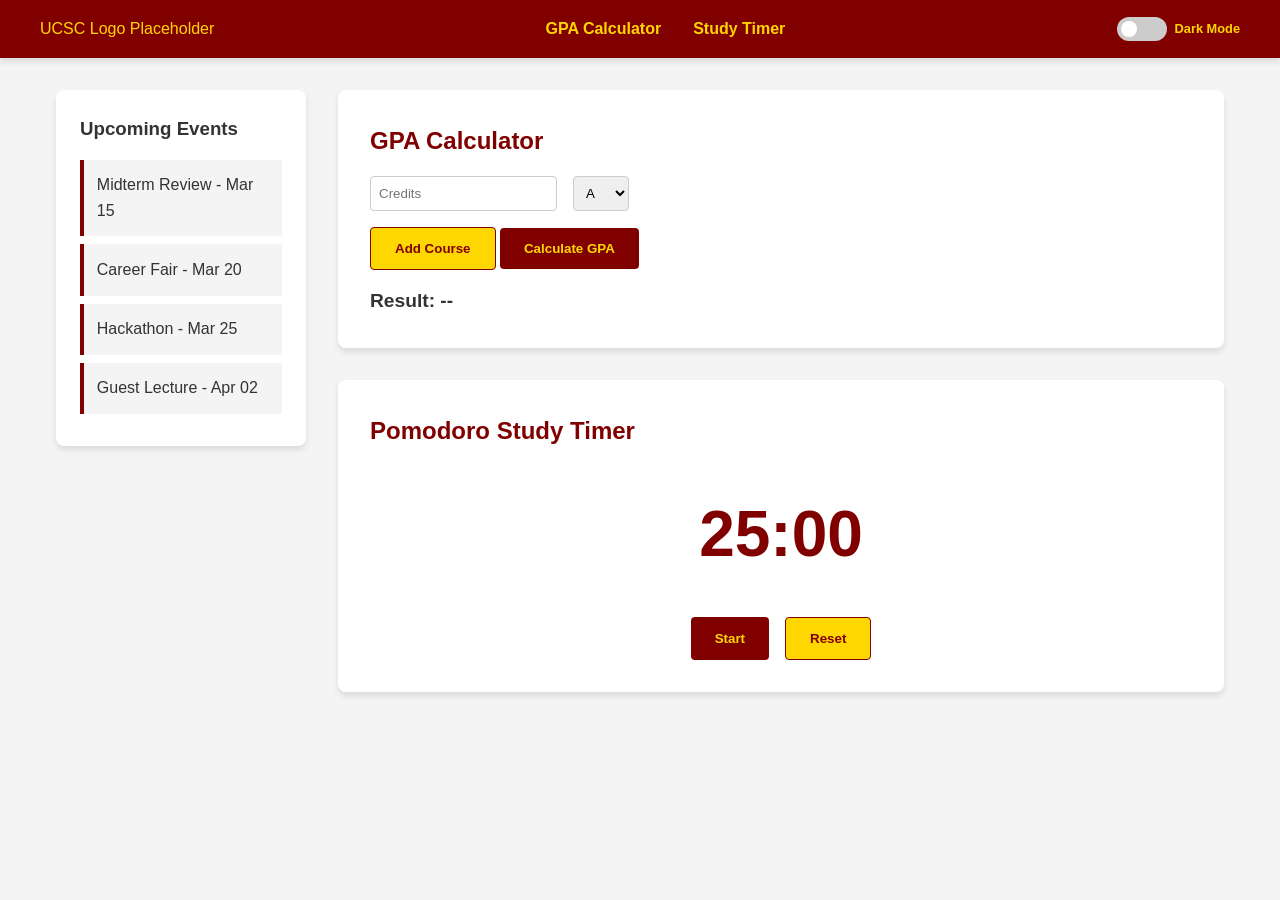
==== student_toolkit_new/index.html @ 4e630b63 "change this to three pages" ====
<!DOCTYPE html>
<html lang="en">
<head>
    <meta charset="UTF-8">
    <meta name="viewport" content="width=device-width, initial-scale=1.0">
    <title>Student Toolkit (new) - UCSC</title>
    <link rel="stylesheet" href="styles.css">
</head>
<body class="fade-in">
    <nav class="navbar">
        <div class="nav-container">
            <div class="logo">UCSC Logo Placeholder</div>
            <ul class="nav-links">
                <li><a href="#gpa-section">GPA Calculator</a></li>
                <li><a href="#timer-section">Study Timer</a></li>
            </ul>
            <div class="dark-mode-container">
                <label class="switch">
                    <input type="checkbox" id="dark-mode-toggle">
                    <span class="slider round"></span>
                </label>
                <span class="mode-label">Dark Mode</span>
            </div>
        </div>
    </nav>

    <div class="main-layout">
        <aside class="sidebar">
            <h3>Upcoming Events</h3>
            <ul class="events-list">
                <li class="event-item">Midterm Review - Mar 15</li>
                <li class="event-item">Career Fair - Mar 20</li>
                <li class="event-item">Hackathon - Mar 25</li>
                <li class="event-item">Guest Lecture - Apr 02</li>
            </ul>
        </aside>

        <main class="content">
            <section id="gpa-section" class="card">
                <h2>GPA Calculator</h2>
                <div id="course-list">
                    <div class="course-row">
                        <input type="number" placeholder="Credits" class="credits-input" min="1">
                        <select class="grade-input">
                            <option value="4.0">A</option>
                            <option value="3.7">A-</option>
                            <option value="3.3">B+</option>
                            <option value="3.0">B</option>
                            <option value="2.7">B-</option>
                            <option value="2.3">C+</option>
                            <option value="2.0">C</option>
                            <option value="1.7">C-</option>
                            <option value="1.3">D+</option>
                            <option value="1.0">D</option>
                            <option value="0.0">F</option>
                        </select>
                    </div>
                </div>
                <button id="add-course" class="btn-secondary">Add Course</button>
                <button id="calculate-gpa" class="btn-primary">Calculate GPA</button>
                <div id="gpa-result" class="result">Result: --</div>
            </section>

            <section id="timer-section" class="card">
                <h2>Pomodoro Study Timer</h2>
                <div class="timer-display" id="timer">25:00</div>
                <div class="timer-controls">
                    <button id="start-timer" class="btn-primary">Start</button>
                    <button id="reset-timer" class="btn-secondary">Reset</button>
                </div>
            </section>
        </main>
    </div>

    <script src="script.js"></script>
</body>
</html>
---- student_toolkit_new/styles.css ----
:root {
    --primary-maroon: #800000;
    --primary-gold: #FFD700;
    --background: #f4f4f4;
    --text-color: #333;
    --card-bg: #fff;
    --shadow: 0 4px 6px rgba(0, 0, 0, 0.1);
}

body.dark {
    --background: #1a1a1a;
    --text-color: #f4f4f4;
    --card-bg: #2d2d2d;
    --shadow: 0 4px 6px rgba(0, 0, 0, 0.5);
}

* {
    box-sizing: border-box;
    margin: 0;
    padding: 0;
}

body {
    font-family: 'Segoe UI', Tahoma, Geneva, Verdana, sans-serif;
    background-color: var(--background);
    color: var(--text-color);
    line-height: 1.6;
    transition: background-color 0.3s ease, color 0.3s ease;
}

/* Fade-in Animation */
.fade-in {
    animation: fadeIn 1.5s ease-in;
}

@keyframes fadeIn {
    from { opacity: 0; }
    to { opacity: 1; }
}

/* Navbar */
.navbar {
    background-color: var(--primary-maroon);
    color: var(--primary-gold);
    padding: 1rem 2rem;
    box-shadow: var(--shadow);
}

.nav-container {
    display: flex;
    justify-content: space-between;
    align-items: center;
    max-width: 1200px;
    margin: 0 auto;
}

.nav-links {
    list-style: none;
    display: flex;
    gap: 2rem;
}

.nav-links a {
    color: var(--primary-gold);
    text-decoration: none;
    font-weight: bold;
}

/* Sidebar */
.main-layout {
    display: flex;
    max-width: 1200px;
    margin: 2rem auto;
    gap: 2rem;
    padding: 0 1rem;
}

.sidebar {
    width: 250px;
    background: var(--card-bg);
    padding: 1.5rem;
    border-radius: 8px;
    box-shadow: var(--shadow);
    height: fit-content;
}

.events-list {
    list-style: none;
    margin-top: 1rem;
}

.event-item {
    padding: 0.8rem;
    margin-bottom: 0.5rem;
    border-left: 4px solid var(--primary-maroon);
    background: var(--background);
    transition: all 0.3s ease;
    cursor: default;
}

/* Sidebar Hover Effect: Glow and Expand */
.event-item:hover {
    transform: scale(1.05);
    box-shadow: 0 0 15px var(--primary-gold);
    border-left-color: var(--primary-gold);
}

/* Content */
.content {
    flex: 1;
    display: flex;
    flex-direction: column;
    gap: 2rem;
}

.card {
    background: var(--card-bg);
    padding: 2rem;
    border-radius: 8px;
    box-shadow: var(--shadow);
}

h2 {
    color: var(--primary-maroon);
    margin-bottom: 1rem;
}

body.dark h2 {
    color: var(--primary-gold);
}

/* Buttons */
.btn-primary {
    background-color: var(--primary-maroon);
    color: var(--primary-gold);
    border: none;
    padding: 0.8rem 1.5rem;
    cursor: pointer;
    border-radius: 4px;
    font-weight: bold;
}

.btn-secondary {
    background-color: var(--primary-gold);
    color: var(--primary-maroon);
    border: 1px solid var(--primary-maroon);
    padding: 0.8rem 1.5rem;
    cursor: pointer;
    border-radius: 4px;
    font-weight: bold;
}

/* GPA Calc Layout */
.course-row {
    display: flex;
    gap: 1rem;
    margin-bottom: 1rem;
}

input, select {
    padding: 0.5rem;
    border: 1px solid #ccc;
    border-radius: 4px;
}

.result {
    margin-top: 1rem;
    font-size: 1.2rem;
    font-weight: bold;
}

/* Timer */
.timer-display {
    font-size: 4rem;
    font-weight: bold;
    text-align: center;
    margin: 2rem 0;
    color: var(--primary-maroon);
}

body.dark .timer-display {
    color: var(--primary-gold);
}

.timer-controls {
    display: flex;
    justify-content: center;
    gap: 1rem;
}

/* Toggle Switch Styling */
.switch {
    position: relative;
    display: inline-block;
    width: 50px;
    height: 24px;
}

.switch input {
    opacity: 0;
    width: 0;
    height: 0;
}

.slider {
    position: absolute;
    cursor: pointer;
    top: 0;
    left: 0;
    right: 0;
    bottom: 0;
    background-color: #ccc;
    transition: .4s;
}

.slider:before {
    position: absolute;
    content: "";
    height: 16px;
    width: 16px;
    left: 4px;
    bottom: 4px;
    background-color: white;
    transition: .4s;
}

input:checked + .slider {
    background-color: var(--primary-gold);
}

input:checked + .slider:before {
    transform: translateX(26px);
}

.slider.round {
    border-radius: 34px;
}

.slider.round:before {
    border-radius: 50%;
}

.dark-mode-container {
    display: flex;
    align-items: center;
    gap: 0.5rem;
}

.mode-label {
    font-size: 0.8rem;
    font-weight: bold;
}
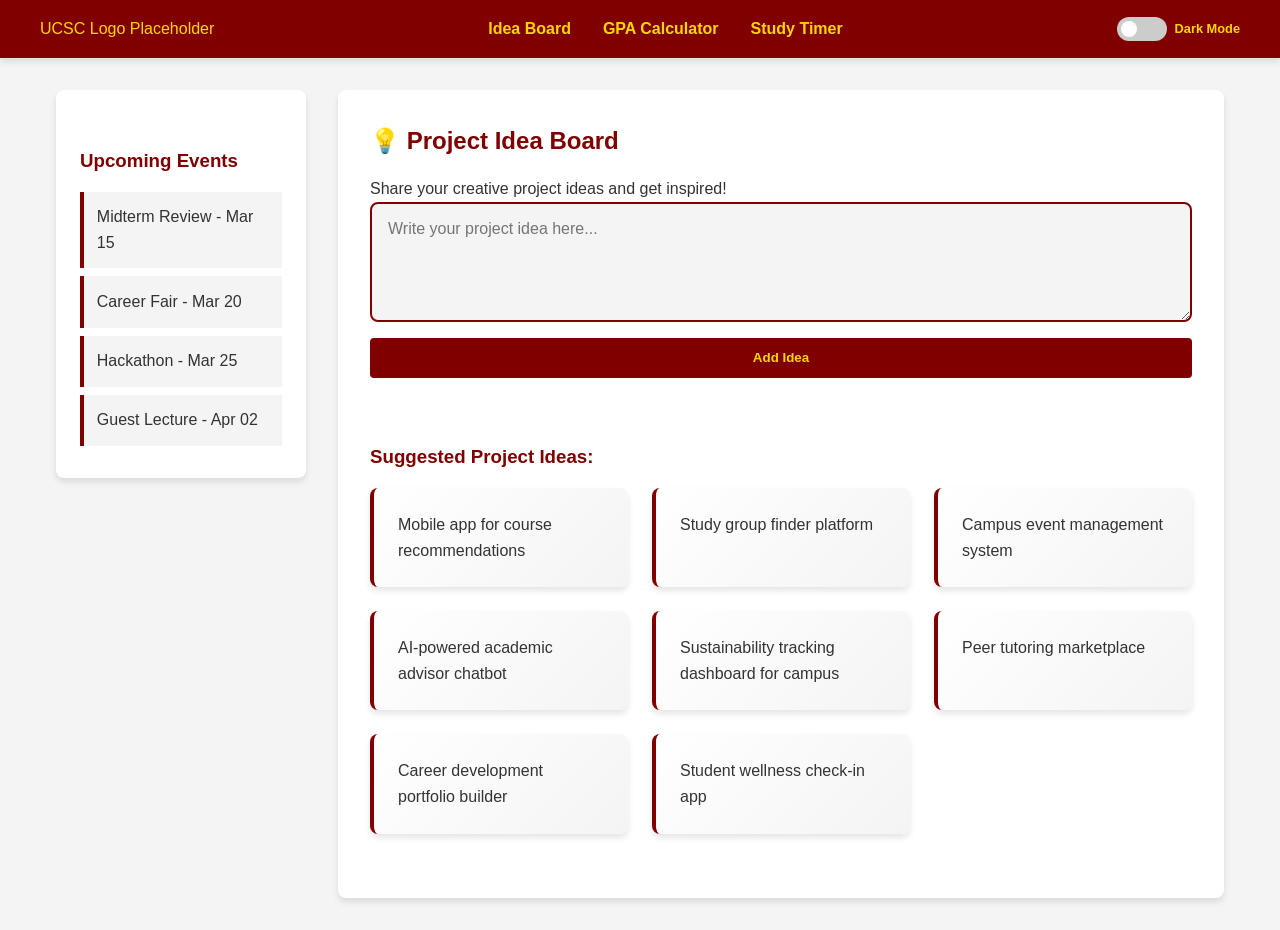
==== commit 481358e9: "Linked the Idea Board and completed a student toolkit" ====
--- a/student_toolkit_new/index.html
+++ b/student_toolkit_new/index.html
@@ -11,8 +11,9 @@
         <div class="nav-container">
             <div class="logo">UCSC Logo Placeholder</div>
             <ul class="nav-links">
-                <li><a href="#gpa-section">GPA Calculator</a></li>
-                <li><a href="#timer-section">Study Timer</a></li>
+                <li><a href="#" data-section="home">Idea Board</a></li>
+                <li><a href="#" data-section="gpa">GPA Calculator</a></li>
+                <li><a href="#" data-section="timer">Study Timer</a></li>
             </ul>
             <div class="dark-mode-container">
                 <label class="switch">
@@ -36,7 +37,19 @@
         </aside>
 
         <main class="content">
-            <section id="gpa-section" class="card">
+            <div id="home-section" class="section active card">
+                <h2>💡 Project Idea Board</h2>
+                <p>Share your creative project ideas and get inspired!</p>
+                <div class="idea-input-container">
+                    <textarea id="idea-input" class="idea-textarea" placeholder="Write your project idea here..."></textarea>
+                    <button id="add-idea-btn" class="btn-primary">Add Idea</button>
+                </div>
+                <div id="ideas-container" class="ideas-grid"></div>
+                <h3>Suggested Project Ideas:</h3>
+                <div id="suggested-ideas" class="ideas-grid"></div>
+            </div>
+
+            <section id="gpa-section" class="section card">
                 <h2>GPA Calculator</h2>
                 <div id="course-list">
                     <div class="course-row">
@@ -61,7 +74,7 @@
                 <div id="gpa-result" class="result">Result: --</div>
             </section>
 
-            <section id="timer-section" class="card">
+            <section id="timer-section" class="section card">
                 <h2>Pomodoro Study Timer</h2>
                 <div class="timer-display" id="timer">25:00</div>
                 <div class="timer-controls">
--- a/student_toolkit_new/styles.css
+++ b/student_toolkit_new/styles.css
@@ -111,6 +111,14 @@
     display: flex;
     flex-direction: column;
     gap: 2rem;
+}
+
+.section {
+    display: none;
+}
+
+.section.active {
+    display: block;
 }
 
 .card {
@@ -250,3 +258,103 @@
     font-size: 0.8rem;
     font-weight: bold;
 }
+
+/* Idea Board Styling */
+.idea-input-container {
+    display: flex;
+    flex-direction: column;
+    gap: 1rem;
+    margin-bottom: 2rem;
+}
+
+.idea-textarea {
+    width: 100%;
+    height: 120px;
+    padding: 1rem;
+    border: 2px solid var(--primary-maroon);
+    border-radius: 8px;
+    font-family: 'Segoe UI', Tahoma, Geneva, Verdana, sans-serif;
+    font-size: 1rem;
+    resize: vertical;
+    background-color: var(--background);
+    color: var(--text-color);
+}
+
+.idea-textarea:focus {
+    outline: none;
+    border-color: var(--primary-gold);
+    box-shadow: 0 0 10px rgba(255, 215, 0, 0.3);
+}
+
+.ideas-grid {
+    display: grid;
+    grid-template-columns: repeat(auto-fill, minmax(250px, 1fr));
+    gap: 1.5rem;
+    margin-bottom: 2rem;
+}
+
+.idea-card {
+    background: linear-gradient(135deg, var(--card-bg), var(--background));
+    padding: 1.5rem;
+    border-radius: 8px;
+    border-left: 4px solid var(--primary-maroon);
+    box-shadow: var(--shadow);
+    word-wrap: break-word;
+    animation: slideInUp 0.5s ease-out;
+    position: relative;
+    transition: all 0.3s ease;
+}
+
+body.dark .idea-card {
+    border-left-color: var(--primary-gold);
+}
+
+.idea-card:hover {
+    transform: translateY(-5px);
+    box-shadow: 0 8px 12px rgba(0, 0, 0, 0.2);
+}
+
+body.dark .idea-card:hover {
+    box-shadow: 0 8px 12px rgba(255, 215, 0, 0.2);
+}
+
+.delete-idea-btn {
+    position: absolute;
+    top: 0.5rem;
+    right: 0.5rem;
+    background-color: #ff6b6b;
+    color: white;
+    border: none;
+    border-radius: 50%;
+    width: 28px;
+    height: 28px;
+    cursor: pointer;
+    font-weight: bold;
+    transition: all 0.2s ease;
+}
+
+.delete-idea-btn:hover {
+    background-color: #ff5252;
+    transform: scale(1.1);
+}
+
+@keyframes slideInUp {
+    from {
+        opacity: 0;
+        transform: translateY(20px);
+    }
+    to {
+        opacity: 1;
+        transform: translateY(0);
+    }
+}
+
+h3 {
+    color: var(--primary-maroon);
+    margin-top: 2rem;
+    margin-bottom: 1rem;
+}
+
+body.dark h3 {
+    color: var(--primary-gold);
+}
